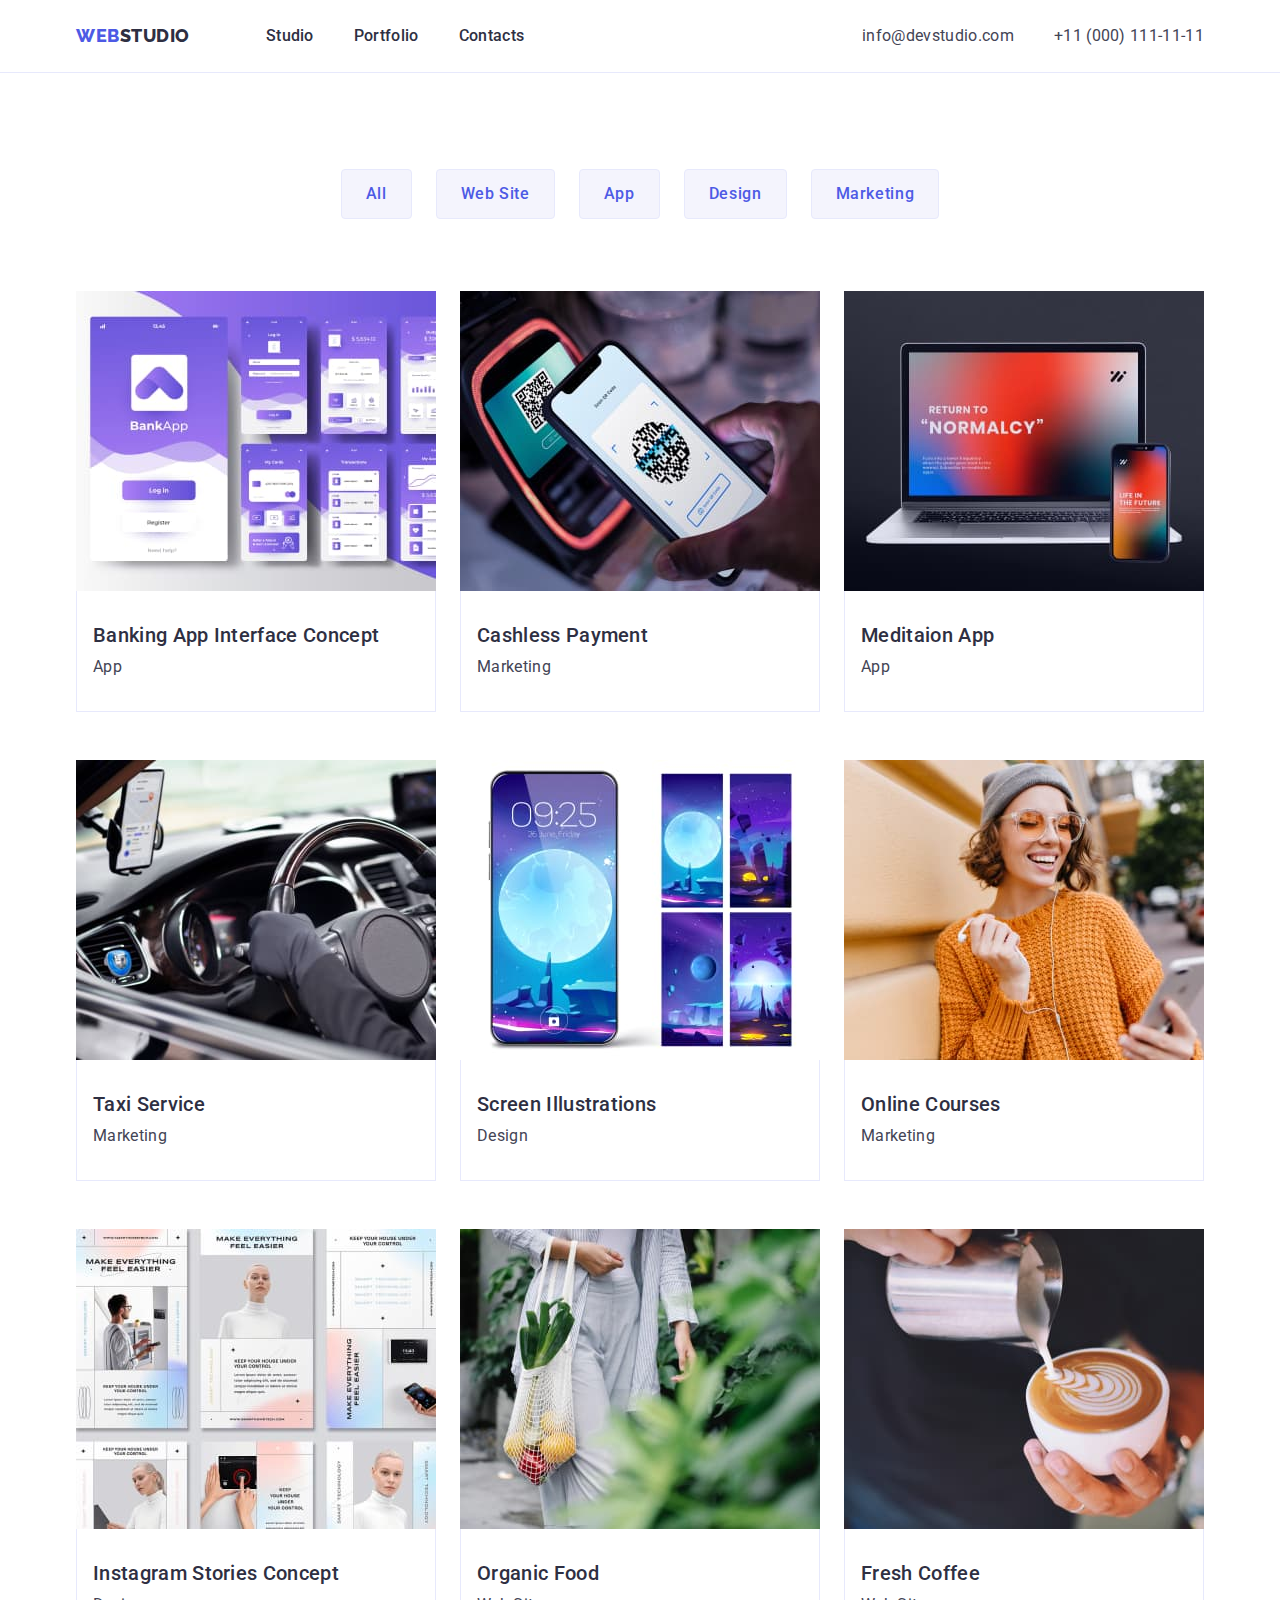
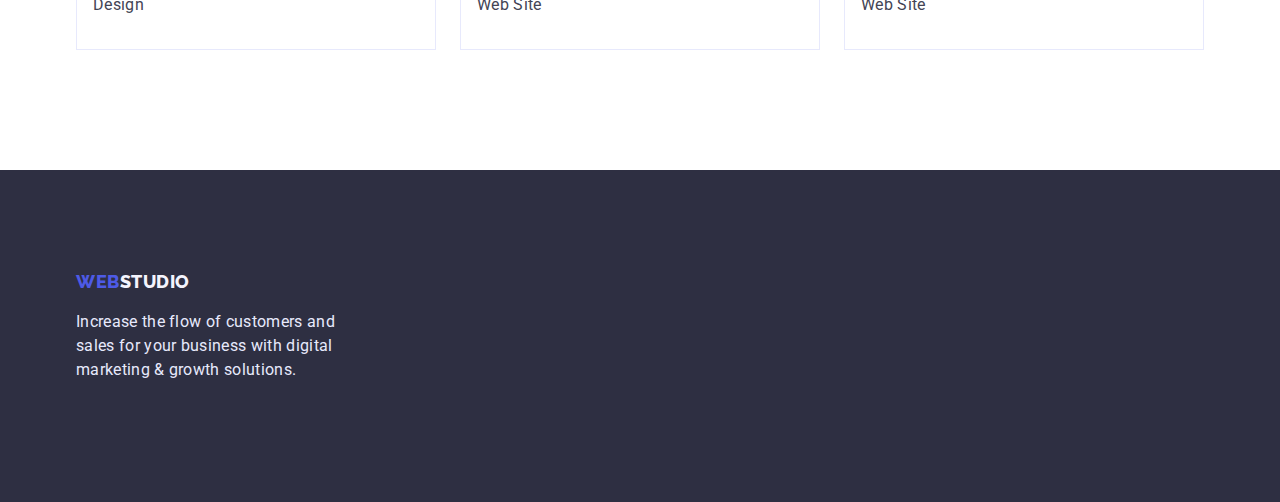
==== portfolio.html @ 4c8e08fe "Initial commit" ====
<!DOCTYPE html>
<html lang="en">
	<head>
		<meta charset="UTF-8" />
		<meta http-equiv="X-UA-Compatible" content="IE=edge" />
		<meta name="viewport" content="width=device-width, initial-scale=1.0" />
		<link rel="stylesheet" href="https://cdn.jsdelivr.net/npm/modern-normalize@1.1.0/modern-normalize.min.css" />
		<link rel="stylesheet" href="./css/style.css" />
		<link
			href="https://fonts.googleapis.com/css2?family=Open+Sans:wght@400;600;700&family=Raleway:wght@700;800&family=Roboto:wght@400;500;700;900&family=Sassy+Frass&display=swap"
			rel="stylesheet"
		/>
		<title>WebStudio</title>
	</head>
	<body>
		<!-- HEADER -->
		<header class="header line">
			<div class="container navigation">
				<nav class="main-nav">
					<div class="change-color">
						<a href="./index.html" class="color-logo-web">WEB<span class="color-logo-studio">STUDIO</span></a></div
					>
					<ul class="site-nav list">
						<li class="item"><a href="./index.html" class="link">Studio</a></li>
						<li class="item"><a href="./portfolio.html" class="link">Portfolio</a></li>
						<li class="item"><a href="" class="link">Contacts</a></li>
					</ul>
				</nav>
				<address>
					<ul class="auth-nav list">
						<li class="item">
							<a href="mailto:info@devstudio.com" class="link">info@devstudio.com</a>
						</li>
						<li class="item">
							<a href="tel:+110001111111" class="link">+11 (000) 111-11-11</a>
						</li>
					</ul>
				</address>
			</div>
		</header>

		<main>
			<!-- Section 1 links+photo-->
			<section class="section portfolio">
				<div class="container second-menu">
					<h1 class="visually-hidden title">Hero</h1>
					<h2 class="visually-hidden title">Second Menu</h2>

					<ul class="second-menu-nav list">
						<li class="item-second-menu"><button type="button" class="btn-second">All</button></li>
						<li class="item-second-menu"><button type="button" class="btn-second">Web Site</button></li>
						<li class="item-second-menu"><button type="button" class="btn-second">App</button></li>
						<li class="item-second-menu"><button type="button" class="btn-second">Design</button></li>
						<li class="item-second-menu"><button type="button" class="btn-second">Marketing</button></li>
					</ul>
					<ul class="list list-product">
						<li class="item-list-product"
							><a href="" class="link card-photo"
								><img src="./images/portfolio/section1/img1.jpg" alt="list of apps" width="360" height="300" />
								<div class="cont-after-photo">
									<h3 class="subtitle card-subtitle">Banking App Interface Concept</h3>
									<p class="text card-text">App</p></div
								></a
							>
						</li>
						<li class="item-list-product"
							><a href="" class="link card-photo">
								<img src="./images/portfolio/section1/img2.jpg" alt="smartphone in hand" width="360" height="300" />
								<div class="cont-after-photo">
									<h3 class="subtitle card-subtitle">Cashless Payment</h3>
									<p class="text card-text">Marketing</p></div
								></a
							>
						</li>
						<li class="item-list-product"
							><a href="" class="link card-photo">
								<img src="./images/portfolio/section1/img3.jpg" alt="laptop and smartphone" width="360" height="300" />
								<div class="cont-after-photo">
									<h3 class="subtitle card-subtitle">Meditaion App</h3>
									<p class="text card-text">App</p></div
								></a
							>
						</li>

						<li class="item-list-product"
							><a href="" class="link card-photo">
								<img src="./images/portfolio/section2/img1.jpg" alt="drive a car" width="360" height="300" />
								<div class="cont-after-photo">
									<h3 class="subtitle card-subtitle">Taxi Service</h3>
									<p class="text card-text">Marketing</p></div
								></a
							>
						</li>
						<li class="item-list-product"
							><a href="" class="link card-photo">
								<img src="./images/portfolio/section2/img2.jpg" alt="smartphone" width="360" height="300" />
								<div class="cont-after-photo">
									<h3 class="subtitle card-subtitle">Screen Illustrations</h3>
									<p class="text card-text">Design</p></div
								></a
							>
						</li>
						<li class="item-list-product"
							><a href="" class="link card-photo">
								<img src="./images/portfolio/section2/img3.jpg" alt="smiler girl" width="360" height="300" />
								<div class="cont-after-photo">
									<h3 class="subtitle card-subtitle">Online Courses</h3>
									<p class="text card-text">Marketing</p></div
								></a
							>
						</li>

						<li class="item-list-product"
							><a href="" class="link card-photo">
								<img src="./images/portfolio/section3/img1.jpg" alt="list of opportunities" width="360" height="300" />
								<div class="cont-after-photo">
									<h3 class="subtitle card-subtitle">Instagram Stories Concept</h3>
									<p class="text card-text">Design</p></div
								></a
							>
						</li>
						<li class="item-list-product"
							><a href="" class="link card-photo">
								<img src="./images/portfolio/section3/img2.jpg" alt="beg with ftuits" width="360" height="300" />
								<div class="cont-after-photo">
									<h3 class="subtitle card-subtitle">Organic Food</h3>
									<p class="text card-text">Web Site</p></div
								></a
							>
						</li>
						<li class="item-list-product">
							<a href="" class="link card-photo">
								<img src="./images/portfolio/section3/img3.jpg" alt="nice coffee" width="360" height="300" /><div
									class="cont-after-photo"
								>
									<h3 class="subtitle card-subtitle">Fresh Coffee</h3>
									<p class="text card-text">Web Site</p></div
								></a
							>
						</li>
					</ul>
				</div>
			</section>
		</main>
		<!-- FOOTER -->

		<footer class="section-footer">
			<div class="container">
				<a href="./index.html" class="color-logo-web">WEB<span class="color-logo-studio-footer">STUDIO</span></a>
				<p class="text-footer">
					Increase the flow of customers and sales for your business with digital marketing & growth solutions.
				</p></div
			>
		</footer>
	</body>
</html>
---- css/style.css ----
/* ОБЩИЕ СВОЙСТВА */
/* цвет фона сайта #E5E5E5;*/
/* основной цвет текста: #2E2F42; */
/* вторичный цвет шрифта: #434455; */
/* цвет ативации ссылок: #404BBF; */
/* цвет кнопок подменю текст #4D5AE5; */
/* цвет кнопок подменю фон  #F4F4FD; */
/* цвет кнопок подменю текст hover #FFFFFF; */
/* цвет кнопок подменю фон hover  #404BBF;*/
/* цвет фона под белій текст:#2E2F42; */
/* цвет фона HERO #2E2F42 */
/* Для сокрытия текста(заголовков) */

.visually-hidden {
    position: absolute;
    width: 1px;
    height: 1px;
    margin: -1px;
    border: 0;
    padding: 0;
    white-space: nowrap;
    clip-path: inset(100%);
    clip: rect(0 0 0 0);
    overflow: hidden;
}
:root {
    --background-color-pages:#FFFFFF; ; 
    --first-font-family: "Roboto",
        sans-serif;
    --second-font: "Releway", sans-serif;
    --first-color-text: #2E2F42;
    --second-color-text: #434455;
    --color-sm-text: #4D5AE5;
    --color-sm-background: #F4F4FD;
    --color-sm-text-hover: #FFFFFF;
    --color-sm-background-hover:#404BBF;
    --color-activation-nav: #404BBF;
    --background-color-footer: #2E2F42;
    --background-color-hero:#2E2F42 ;
    --color-logo-web: #4D5AE5;
    --color-logo-studio: #2E2F42;
}
/* COMMON SET */

body {

    background-color: var(--background-color-pages);
    color: var(--first-color-text);
    font-family: "Roboto", sans-serif;
        font-weight: 500;
    letter-spacing: 0.02em;
    margin: 0;
}

h1,h2,h3,h4,h5,h6,p {
    margin-top: 0;
    margin-bottom: 0;
}
ul,ol {
    margin-top: 0;
    margin-bottom: 0;
    padding-left: 0;
}
button {
    cursor: pointer;
}
img {
    display: block;
}
.list {
    list-style: none;   
         
}
 
.link {
    text-decoration: none;
    font-style: normal;
}

.container {   
   
    width: 1158px;
    padding-left: 15px;
    padding-right: 15px;
    /* border: 1px solid tomato; */
    margin-left: auto;
    margin-right: auto;
    
}


/* LOGO */
.change-color {
    display: block;
    margin-right: 76px;
    padding-top: 24px;
    padding-bottom: 24px;
}

.change-color:hover,
.change-color:focus {
    color: var(--color-activation-nav);
}

.color-logo-web {
    color: var(--color-logo-web);
    font-family: Raleway;
    font-weight: 800;
    font-size: 18px;
    line-height: 1.33;
    letter-spacing: 0.03em;
    text-decoration: none;
} 
.color-logo-web:hover,
.color-logo-web:focus {
    color: var(--color-activation-nav)
}

.color-logo-studio {
color: var(--color-logo-studio);
font-family: Raleway;
    font-weight: 800;
    font-size: 18px;
    line-height: 1.33;
    letter-spacing: 0.03em;
    text-decoration: none;
}
.color-logo-studio:hover,
.color-logo-studio:focus {
    color: var(--color-activation-nav);
}

.color-logo-studio-footer {
    color:#F4F4FD;
}
.color-logo-studio-footer:hover,
.color-logo-studio-footer:focus {
    color: var(--color-activation-nav);
}



/* ******** HEADER ******** */

.main-nav {
    display: flex;
}
.navigation {
    display: flex;
    justify-content: space-between;
    align-items: center;

}
.line {
    border-bottom: 1px solid #E7E9FC;
}
.site-nav {
    display: flex;
}
.site-nav .item:not(:last-child) {
    margin-right: 40px;
}
.auth-nav {
    display: flex;
}
.auth-nav .item:not(:last-child) {
    margin-right: 40px;
}


/******** Site-nav + link *******/

.main-nav .link {
        padding-top: 24px;
    padding-bottom: 24px;

}
.site-nav .link {
    display: block;
    padding-top: 24px;
    padding-bottom: 24px;

    color: var(--first-color-text);
      font-size: 16px;
    line-height: 1.5;
}

.site-nav .link:hover,
.site-nav .link:focus {
    color: var(--color-activation-nav);
}



.auth-nav .link {
    display: block;
    padding-top: 24px;
    padding-bottom: 24px;
    color: var(--second-color-text);
   
    
    font-weight: 400;
    font-size: 16px;
    line-height: 1.5;
}

.auth-nav .link:hover,
.auth-nav .link:focus {
    color: var(--color-activation-nav)
}




/****HERO  ****/

.hero-title {
    color: #FFFFFF;
    font-weight: 700;
    font-size: 56px;
    line-height: 1.07;
    
    margin-bottom: 48px;

    width: 496px;
    flex-wrap: wrap;
    margin-right: auto;
    margin-left: auto;      
}

 
/******* BUTTON ********/

.hero-section {
    padding-top: 188px;
    padding-bottom: 188px;
    background-color: var(--background-color-footer)

}
.btn-order {
    background-color: #4D5AE5;
    color: #FFFFFF;
    font-family: "Roboto", sans-serif;
    font-style: normal;
    font-weight: 500;
    font-size: 16px;
    line-height: 1.5;

    display: block;
    min-width: 105px; 
    margin: 0 auto;
      
    border-radius: 4px;
    padding: 16px 32px;
    letter-spacing: 0.04em;
    cursor: pointer;
    border: none;
    
  }
    
        

    


.btn-order:hover,
.btn-order:focus {
    background-color: #404BBF;
    ;
}

/****SECTION 1 ADVANTEGES ****/

.setion-advanteges {
     padding-top:  120px;
  padding-bottom: 120px;
}
.container .advanteges {
    display: flex;
 
/* background-color: yellow; */
}

.container .advanteges .item:not(:last-child) {
    margin-right: 24px;
}


/****SECTION 2 What are we doing ****/

.section-what-we-do {
    /* background-color: thistle ; */
}

.title {
    color: var(--first-color-text);
    font-size: 36px;
    line-height: 1.11;
    text-align: center;
    text-transform: capitalize;
    margin-bottom: 72px;
}
.images-wawd {
    display: flex;
    flex-wrap: wrap;
    }
.images-wawd .item:not(:nth-child(3n)) {
    margin-right: 24px;
    margin-bottom: 20px;
}
.section-what-we-do {
    padding-bottom: 120px;

}

/****SECTION 3 OUR TEAM ****/

.section-our-team {
/* background-color: turquoise; */
padding-top: 120px;
padding-bottom: 120px;
background-color: #F4F4FD;
}

 .our-team-title {
    text-align: center;
    

}
/* .employees {
    
} */

.text {
    font-weight: 400;
    font-size: 16px;
    line-height: 1.5;
    color:var(--second-color-text);
    }

.our-team {
    display: flex;
    flex-wrap: wrap;
    
    }

    /* .employees-card {
        flex-basis: calc((100%-72px) / 4);
    } */

    .our-team .item:not(:nth-child(4)) {
        margin-right: 24px;
    }
        .our-team .item:not(:nth-last-child(-n+4)) {
            margin-bottom: 24px;
        }
.name-after-photo {
    padding: 32px;
    text-align: center;
    background: #FFFFFF;
        box-shadow: 0px 1px 6px rgba(46, 47, 66, 0.08), 0px 1px 1px rgba(46, 47, 66, 0.16), 0px 2px 1px rgba(46, 47, 66, 0.08);
        border-radius: 0px 0px 4px 4px;
}

.name-employees {
    margin-bottom: 8px;
}

.subtitle {       
    font-size: 20px;
    line-height: 24px;
    font-weight: 500;
        font-size: 20px;
        line-height: 1.2;
   color: var(--first-color-text);
}


/****** style of second menu *******/

.btn-second {
    background-color: var(--color-sm-background);
    color: var(--color-sm-text);
    font-family: 'Roboto';
    font-style: normal;
    font-weight: 500;
    font-size: 16px;
    line-height: 1.5;
 letter-spacing: 0.04em;

    display: block;
    cursor: pointer;    
    padding: 12px 24px;
               
        border: 1px solid #E7E9FC;
        border-radius: 4px;
}

.btn-second:hover,
.btn-second:focus {
    color: var(--color-sm-text-hover);
    background-color: var(--color-sm-background-hover);
    box-shadow: 0px 3px 1px rgba(0, 0, 0, 0.1), 0px 2px 1px rgba(0, 0, 0, 0.08), 0px 2px 2px rgba(0, 0, 0, 0.12);
    border-radius: 4px;
}

.second-menu {
     padding-top: 96px;
    padding-bottom: 120px;
}
.second-menu-nav {
    display: flex;
    justify-content: center;
        margin-bottom: 72px;
    gap: 24px;
    }

    .list-product {
        display: flex;
        flex-wrap: wrap;
        
    }

    .item-list-product {
        flex-basis: calc((100% - 48px) / 3) ;
        
    }
.item-list-product:not(:nth-child(3n)) {
        margin-right: 24px;
}
.item-list-product:not(:nth-last-child(-n+3)) {
    margin-bottom: 48px;
}
 .cont-after-photo {
    padding-top: 32px;
    padding-left: 16px;
    padding-bottom: 32px;
    border: 1px solid #E7E9FC;
    background-color: #fff;
    border-top: none;
 }
    .card-subtitle {
        margin-bottom: 8px;
    }

  /****FOOTER ****/

.text-footer {
        width: 264px;
    }

.section-footer {
    background-color: var(--background-color-footer);
    padding-top: 100px;
     padding-bottom: 120px;
}

.text-footer {
    font-weight: 400;
    font-size: 16px;
    line-height: 1.5;
    color: #E7E9FC;
    background-color: var(--background-color-whitetext);
    margin-top: 16px;;
}
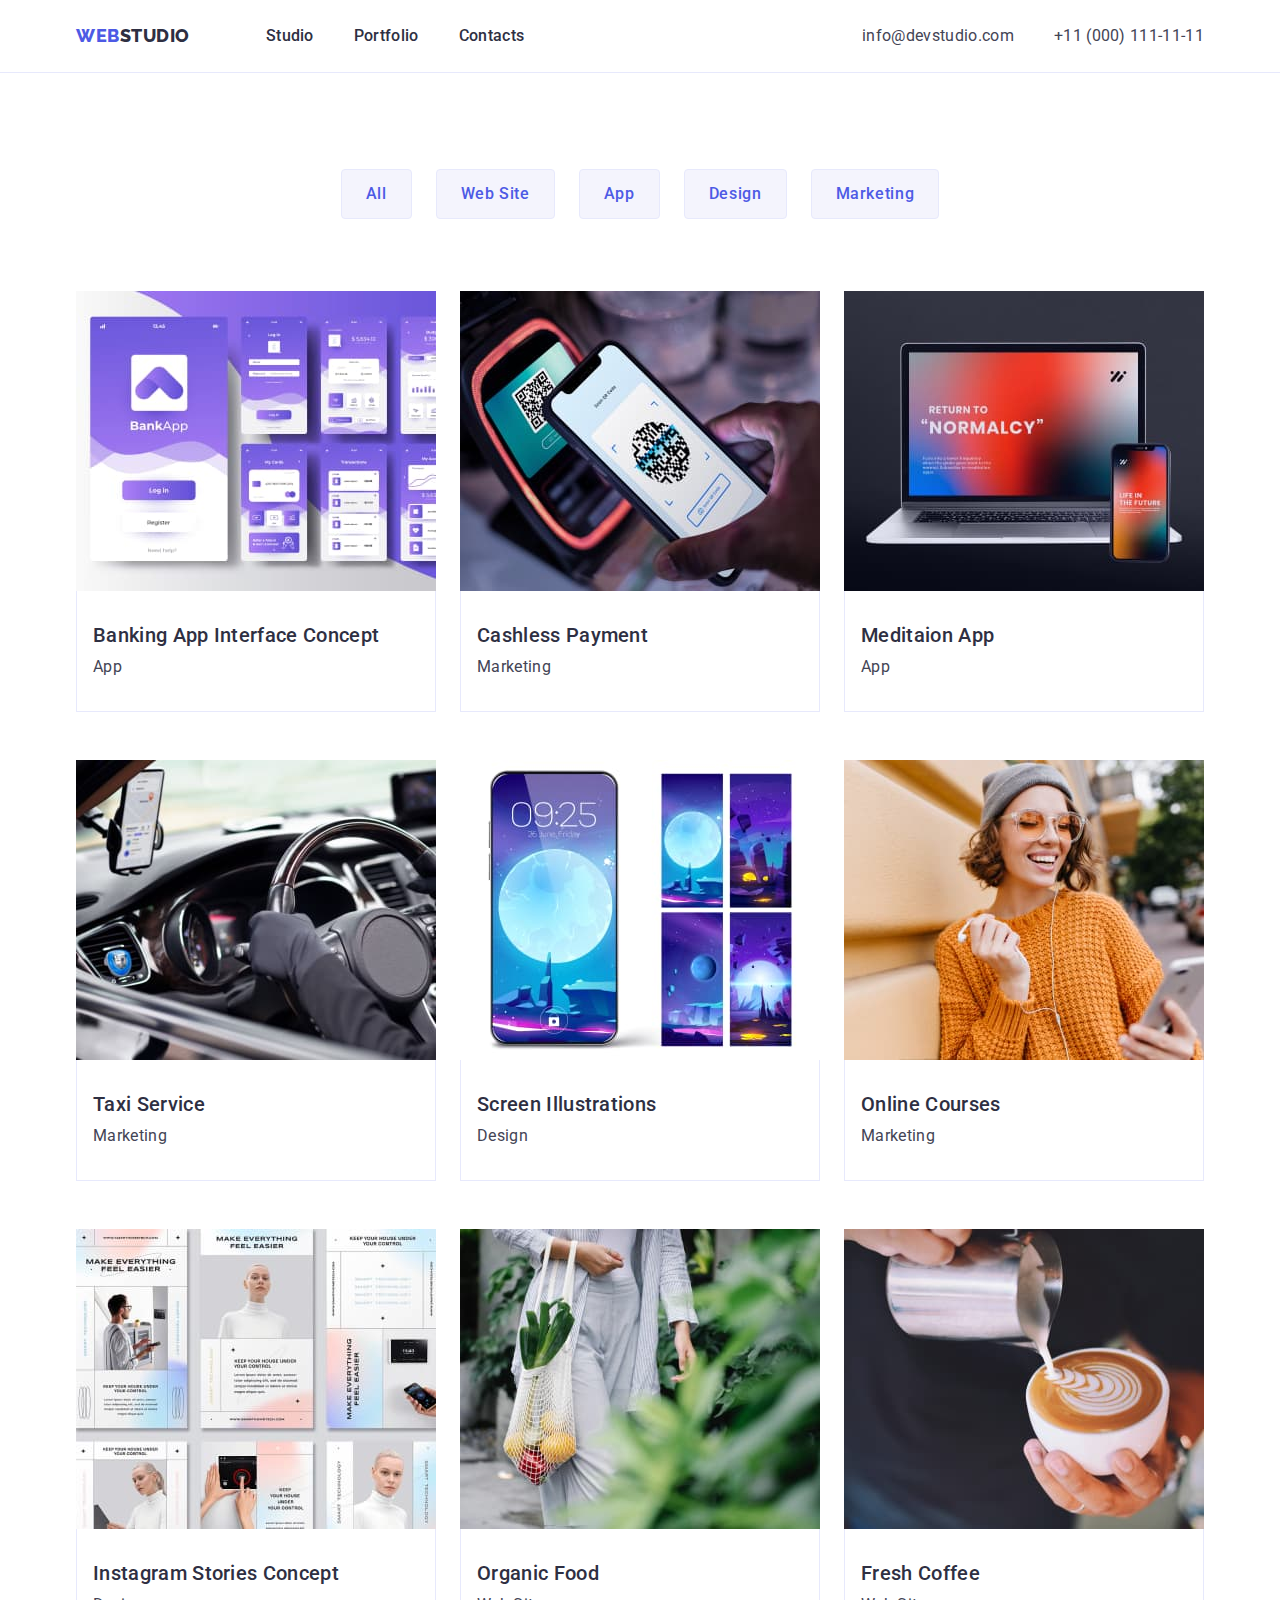
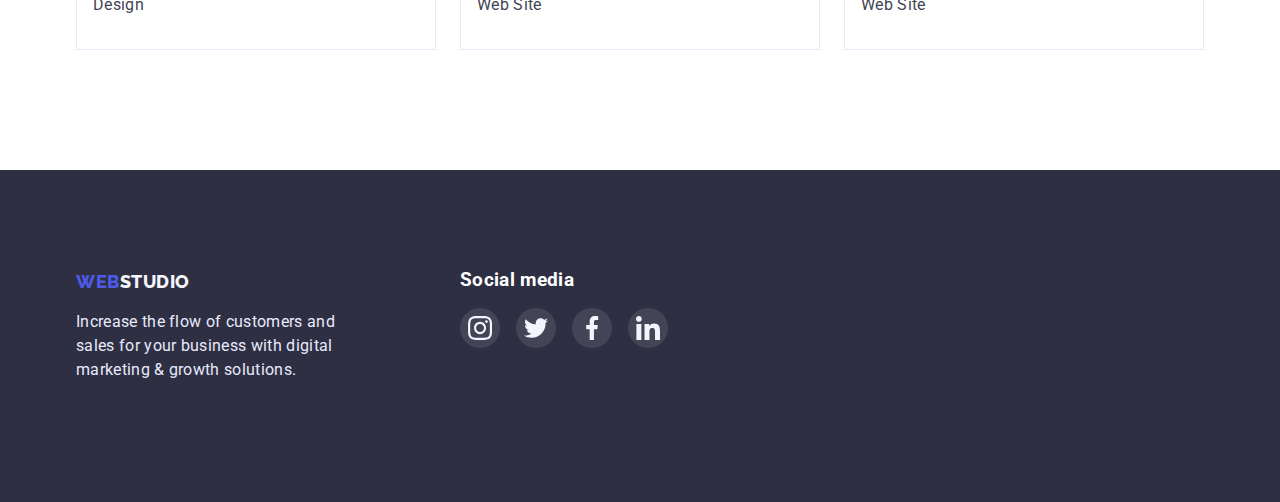
==== commit 82f65797: "home-task-4-3.03" ====
--- a/portfolio.html
+++ b/portfolio.html
@@ -145,12 +145,46 @@
 		<!-- FOOTER -->
 
 		<footer class="section-footer">
-			<div class="container">
-				<a href="./index.html" class="color-logo-web">WEB<span class="color-logo-studio-footer">STUDIO</span></a>
-				<p class="text-footer">
-					Increase the flow of customers and sales for your business with digital marketing & growth solutions.
-				</p></div
-			>
+			<div class="container container-footer">
+				<div>
+					<a href="./index.html" class="color-logo-web">WEB<span class="color-logo-studio-footer">STUDIO</span></a>
+					<p class="text-footer">
+						Increase the flow of customers and sales for your business with digital marketing & growth solutions.
+					</p>
+				</div>
+				<div class="social-media-title">
+					<h3 class="h3-footer">Social media</h3>
+					<ul class="social-list-footer">
+						<l1 class="social-item-footer list">
+							<a href="" class="social-link-footer item">
+								<svg class="icon-footer" width="24" height="24">
+									<use href="./images/symbol-defs.svg#icon-instagram"></use>
+								</svg>
+							</a>
+						</l1>
+						<l1 class="social-item-footer list">
+							<a href="" class="social-link-footer item">
+								<svg class="icon-footer" width="24" height="24">
+									<use href="./images/symbol-defs.svg#icon-twitter"></use>
+								</svg>
+							</a>
+						</l1>
+						<l1 class="social-item-footer list">
+							<a href="" class="social-link-footer item">
+								<svg class="icon-footer" width="24" height="24">
+									<use href="./images/symbol-defs.svg#icon-facebook"></use>
+								</svg>
+							</a>
+						</l1>
+						<l1 class="social-item-footer list">
+							<a href="" class="social-link-footer item">
+								<svg class="icon-footer" width="24" height="24">
+									<use href="./images/symbol-defs.svg#icon-linkedin"></use>
+								</svg>
+							</a>
+						</l1>
+					</ul> </div
+			></div>
 		</footer>
 	</body>
 </html>
--- a/css/style.css
+++ b/css/style.css
@@ -229,14 +229,27 @@
 }
 
  
-/******* BUTTON ********/
+.overlay {
+    max-width: 1440px;
+    height: 600px;
+    margin-left: auto;
+    margin-right: auto;
+    background-image: linear-gradient(rgba(46, 47, 66, 0.7), rgba(46, 47, 66, 0.7)), url(../images/hero/hero.jpg);
+    background-position: center;
+    background-size: cover;
+    background-repeat: no-repeat;
+}
 
 .hero-section {
     padding-top: 188px;
     padding-bottom: 188px;
     background-color: var(--background-color-footer)
-
-}
+   
+}
+
+/******* BUTTON ********/
+
+
 .btn-order {
     background-color: #4D5AE5;
     color: #FFFFFF;
@@ -257,11 +270,7 @@
     border: none;
     
   }
-    
-        
-
-    
-
+              
 
 .btn-order:hover,
 .btn-order:focus {
@@ -284,6 +293,44 @@
 .container .advanteges .item:not(:last-child) {
     margin-right: 24px;
 }
+
+/* .list-item::before {
+ content:"";
+display: block;
+
+height: 112px;
+background-color: var(--color-sm-background);
+border-radius: 4px;
+background-size: 64px 64px;
+background-repeat: no-repeat;
+background-position: center;
+} */
+
+/* .icon-sutdish::before {      
+    background-image: url(../images/icons/sutdish.svg);      
+}
+.icon-clock::before {
+    background-image: url(../images/icons/clock.svg);
+}
+.icon-laptop::before {
+    background-image: url(../images/icons/laptop.svg);
+}
+.icon-astronaut::before {
+    background-image: url(../images/icons/astronaut.svg);
+} */
+
+.icon-advanteges {
+    display: flex;
+    width: 264px;
+    height: 112px;
+    justify-content: center;
+    align-items: center;
+    background-color: #F4F4FD;
+    border-radius: 4px;
+        }
+
+   
+
 
 
 /****SECTION 2 What are we doing ****/
@@ -315,10 +362,13 @@
 
 /****SECTION 3 OUR TEAM ****/
 
+.employees-card{
+box-shadow: 0px 1px 6px rgba(46, 47, 66, 0.08), 0px 1px 1px rgba(46, 47, 66, 0.16), 0px 2px 1px rgba(46, 47, 66, 0.08);
+}
 .section-our-team {
 /* background-color: turquoise; */
 padding-top: 120px;
-padding-bottom: 120px;
+padding-bottom: 110px;
 background-color: #F4F4FD;
 }
 
@@ -355,11 +405,13 @@
             margin-bottom: 24px;
         }
 .name-after-photo {
-    padding: 32px;
-    text-align: center;
-    background: #FFFFFF;
-        box-shadow: 0px 1px 6px rgba(46, 47, 66, 0.08), 0px 1px 1px rgba(46, 47, 66, 0.16), 0px 2px 1px rgba(46, 47, 66, 0.08);
-        border-radius: 0px 0px 4px 4px;
+padding: 32px 16px;
+padding-bottom: 32px;
+padding-top: 32px;
+text-align: center;
+background: #FFFFFF;
+box-shadow: 0px 1px 6px rgba(46, 47, 66, 0.08), 0px 1px 1px rgba(46, 47, 66, 0.16), 0px 2px 1px rgba(46, 47, 66, 0.08);
+border-radius: 0px 0px 4px 4px;
 }
 
 .name-employees {
@@ -367,14 +419,77 @@
 }
 
 .subtitle {       
-    font-size: 20px;
-    line-height: 24px;
-    font-weight: 500;
-        font-size: 20px;
-        line-height: 1.2;
-   color: var(--first-color-text);
-}
-
+font-size: 20px;
+line-height: 24px;
+font-weight: 500;
+font-size: 20px;
+line-height: 1.2;
+color: var(--first-color-text);
+}
+
+.social-list-employees {
+display: flex;   
+margin-top: 8px;
+gap: 24px;       
+}
+
+.social-list-employees-item {
+width: 40px;
+height: 40px;
+           }
+                  
+ .social-link-imployees {
+display: flex;
+justify-content: center;
+align-items: center;
+width: 100%;
+height: 100%;
+background-color: var(--color-logo-web);
+border-radius: 50%;
+ }
+
+.icon-social {
+/* width:16px;
+height: 16px; */
+fill: #F4F4FD; 
+
+}
+/****SECTION 4 CUSTOMERS ****/
+
+.customers-list {
+    display: flex;
+        padding-bottom: 120px;
+        gap: 24px;
+        flex-wrap: wrap;
+    
+        
+}
+.customers-link {
+    display: flex;
+    width: 168px;
+    height: 88px;
+    justify-content: center;
+    align-items: center;
+    outline: 1px solid #8E8F99;    
+    border-radius: 4px;
+    
+}
+.customers-link:hover ,
+.customers-link:focus  {
+outline: 1px solid var(--color-activation-nav);
+    border-radius: 4px;
+}
+.customers-link:hover .icon-customers,
+.customers-link:focus .icon-customers {
+    fill: var(--color-activation-nav)
+}
+
+
+.icon-customers {    
+    width: 104px;
+    height: 56px;
+  fill: #AFB1B8;
+}
 
 /****** style of second menu *******/
 
@@ -411,14 +526,13 @@
 .second-menu-nav {
     display: flex;
     justify-content: center;
-        margin-bottom: 72px;
+    margin-bottom: 72px;
     gap: 24px;
     }
 
     .list-product {
         display: flex;
-        flex-wrap: wrap;
-        
+        flex-wrap: wrap;        
     }
 
     .item-list-product {
@@ -431,6 +545,10 @@
 .item-list-product:not(:nth-last-child(-n+3)) {
     margin-bottom: 48px;
 }
+.item-list-product:hover {
+    box-shadow: 0px 1px 6px rgba(46, 47, 66, 0.08), 0px 1px 1px rgba(46, 47, 66, 0.16), 0px 2px 1px rgba(46, 47, 66, 0.08);
+}
+
  .cont-after-photo {
     padding-top: 32px;
     padding-left: 16px;
@@ -462,4 +580,48 @@
     color: #E7E9FC;
     background-color: var(--background-color-whitetext);
     margin-top: 16px;;
-}+}
+
+.h3-footer {
+    color: #FFFFFF;
+    margin-bottom: 16px;
+}
+
+.container-footer {
+    display: flex;
+}
+
+.social-media-title {
+    margin-left: 120px;
+}
+
+.social-list-footer {
+    display: flex;
+    gap: 16px;     
+}
+
+.social-item-footer {
+    display: flex;
+    width: 40px;
+    height: 40px;
+    background-color: rgba(255, 255, 255, 0.1);
+        border-radius: 50%;
+    }
+  .social-item-footer:hover,
+  .social-item-footer:focus {
+    background-color:#31D0AA;
+  }
+
+.social-link-footer {
+    display: flex;
+    width: 100%;
+    height: 100%;
+justify-content: center;
+    align-items: center;
+    
+}
+
+.icon-footer {
+    fill: #F4F4FD;
+}
+
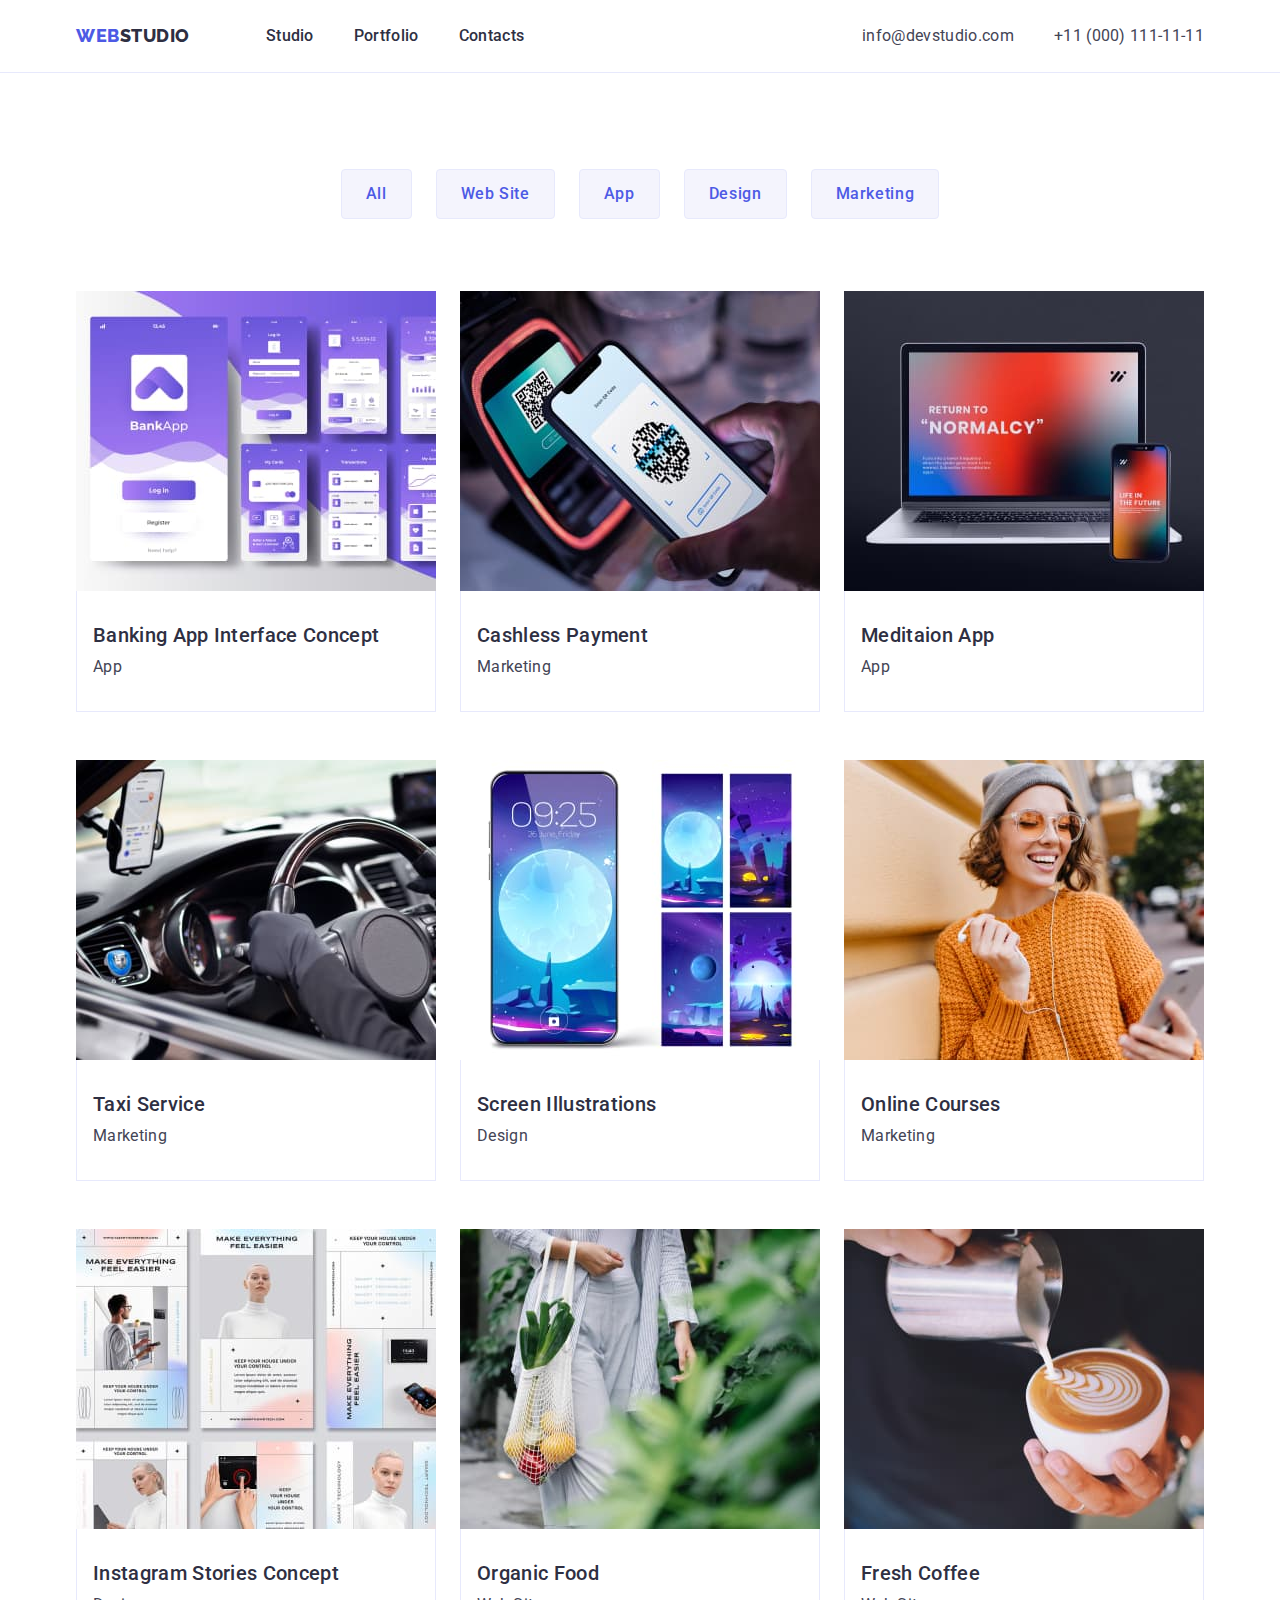
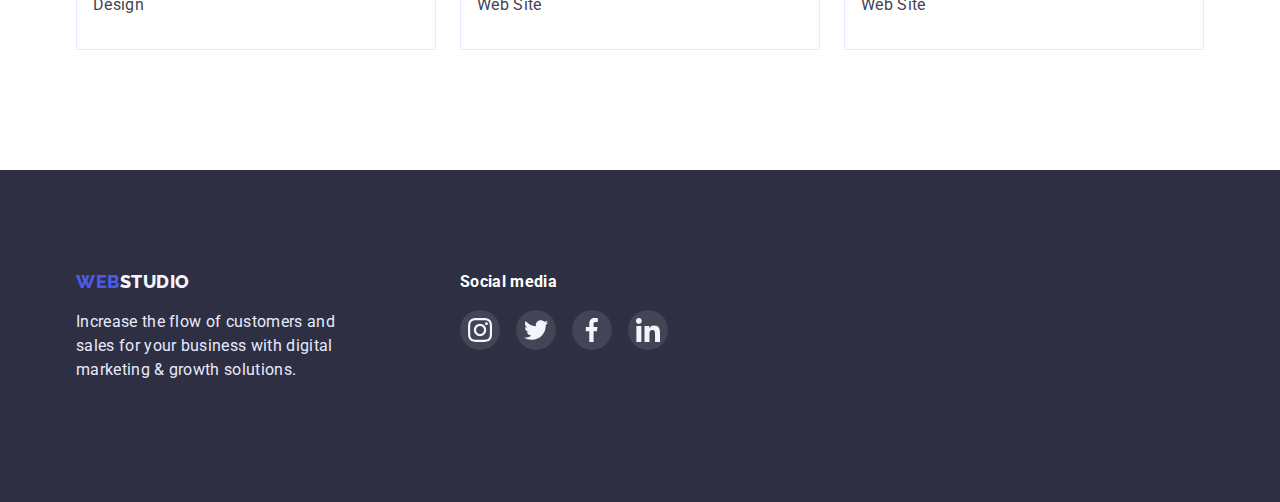
==== commit 0a4ede21: "rename_few_class" ====
--- a/portfolio.html
+++ b/portfolio.html
@@ -155,29 +155,29 @@
 				<div class="social-media-title">
 					<h3 class="h3-footer">Social media</h3>
 					<ul class="social-list-footer">
-						<l1 class="social-item-footer list">
-							<a href="" class="social-link-footer item">
+						<l1 class="footer-item list">
+							<a href="" class="link-footer item">
 								<svg class="icon-footer" width="24" height="24">
 									<use href="./images/symbol-defs.svg#icon-instagram"></use>
 								</svg>
 							</a>
 						</l1>
-						<l1 class="social-item-footer list">
-							<a href="" class="social-link-footer item">
+						<l1 class="footer-item list">
+							<a href="" class="link-footer item">
 								<svg class="icon-footer" width="24" height="24">
 									<use href="./images/symbol-defs.svg#icon-twitter"></use>
 								</svg>
 							</a>
 						</l1>
-						<l1 class="social-item-footer list">
-							<a href="" class="social-link-footer item">
+						<l1 class="footer-item list">
+							<a href="" class="link-footer item">
 								<svg class="icon-footer" width="24" height="24">
 									<use href="./images/symbol-defs.svg#icon-facebook"></use>
 								</svg>
 							</a>
 						</l1>
-						<l1 class="social-item-footer list">
-							<a href="" class="social-link-footer item">
+						<l1 class="footer-item list">
+							<a href="" class="link-footer item">
 								<svg class="icon-footer" width="24" height="24">
 									<use href="./images/symbol-defs.svg#icon-linkedin"></use>
 								</svg>
--- a/css/style.css
+++ b/css/style.css
@@ -391,8 +391,7 @@
 .our-team {
     display: flex;
     flex-wrap: wrap;
-    
-    }
+     }
 
     /* .employees-card {
         flex-basis: calc((100%-72px) / 4);
@@ -434,6 +433,7 @@
 }
 
 .social-list-employees-item {
+    display: flex;
 width: 40px;
 height: 40px;
            }
@@ -448,6 +448,12 @@
 border-radius: 50%;
  }
 
+ .social-link-imployees:hover,
+ .social-link-imployees:focus {
+background-color: #404BBF;
+border-radius: 50%;
+ }
+
 .icon-social {
 /* width:16px;
 height: 16px; */
@@ -456,22 +462,30 @@
 }
 /****SECTION 4 CUSTOMERS ****/
 
+.section-customers {
+   padding-top: 130px; 
+   padding-bottom: 120px; 
+}
 .customers-list {
     display: flex;
-        padding-bottom: 120px;
-        gap: 24px;
-        flex-wrap: wrap;
-    
-        
-}
-.customers-link {
-    display: flex;
-    width: 168px;
-    height: 88px;
+                gap: 24px;
+        flex-wrap: wrap;           
+}
+
+.customers-item {
+display: flex;
+width: 168px;
+height: 88px;
+    outline: 1px solid #8E8F99;    
+    border-radius: 4px;
+}
+
+.customers-link {  
+    display: flex;  
+    width: 100%;
+    height: 100%;
     justify-content: center;
     align-items: center;
-    outline: 1px solid #8E8F99;    
-    border-radius: 4px;
     
 }
 .customers-link:hover ,
@@ -486,8 +500,7 @@
 
 
 .icon-customers {    
-    width: 104px;
-    height: 56px;
+    
   fill: #AFB1B8;
 }
 
@@ -517,11 +530,14 @@
     background-color: var(--color-sm-background-hover);
     box-shadow: 0px 3px 1px rgba(0, 0, 0, 0.1), 0px 2px 1px rgba(0, 0, 0, 0.08), 0px 2px 2px rgba(0, 0, 0, 0.12);
     border-radius: 4px;
-}
-
+    border: transparent;
+}
+.portfolio {
+    padding-top: 96px;
+    padding-bottom: 120px; 
+}
 .second-menu {
-     padding-top: 96px;
-    padding-bottom: 120px;
+    
 }
 .second-menu-nav {
     display: flex;
@@ -572,7 +588,11 @@
     padding-top: 100px;
      padding-bottom: 120px;
 }
-
+.h3-footer {
+font-size: 16px;
+line-height: 1.5;
+letter-spacing: 0.02em;        color: #FFFFFF;
+}
 .text-footer {
     font-weight: 400;
     font-size: 16px;
@@ -600,28 +620,29 @@
     gap: 16px;     
 }
 
-.social-item-footer {
+.footer-item {
     display: flex;
     width: 40px;
     height: 40px;
     background-color: rgba(255, 255, 255, 0.1);
-        border-radius: 50%;
-    }
-  .social-item-footer:hover,
-  .social-item-footer:focus {
-    background-color:#31D0AA;
-  }
-
-.social-link-footer {
-    display: flex;
-    width: 100%;
-    height: 100%;
+    border-radius: 50%;
+    }
+     
+ .link-footer {
+display: flex;
+width: 100%;
+height: 100%;
 justify-content: center;
-    align-items: center;
-    
+align-items: center;
+    
+}
+.link-footer:hover,
+.link-footer:focus {
+background-color: #31D0AA;
+border-radius: 50%;
 }
 
 .icon-footer {
-    fill: #F4F4FD;
-}
-
+fill: #F4F4FD;
+}
+
